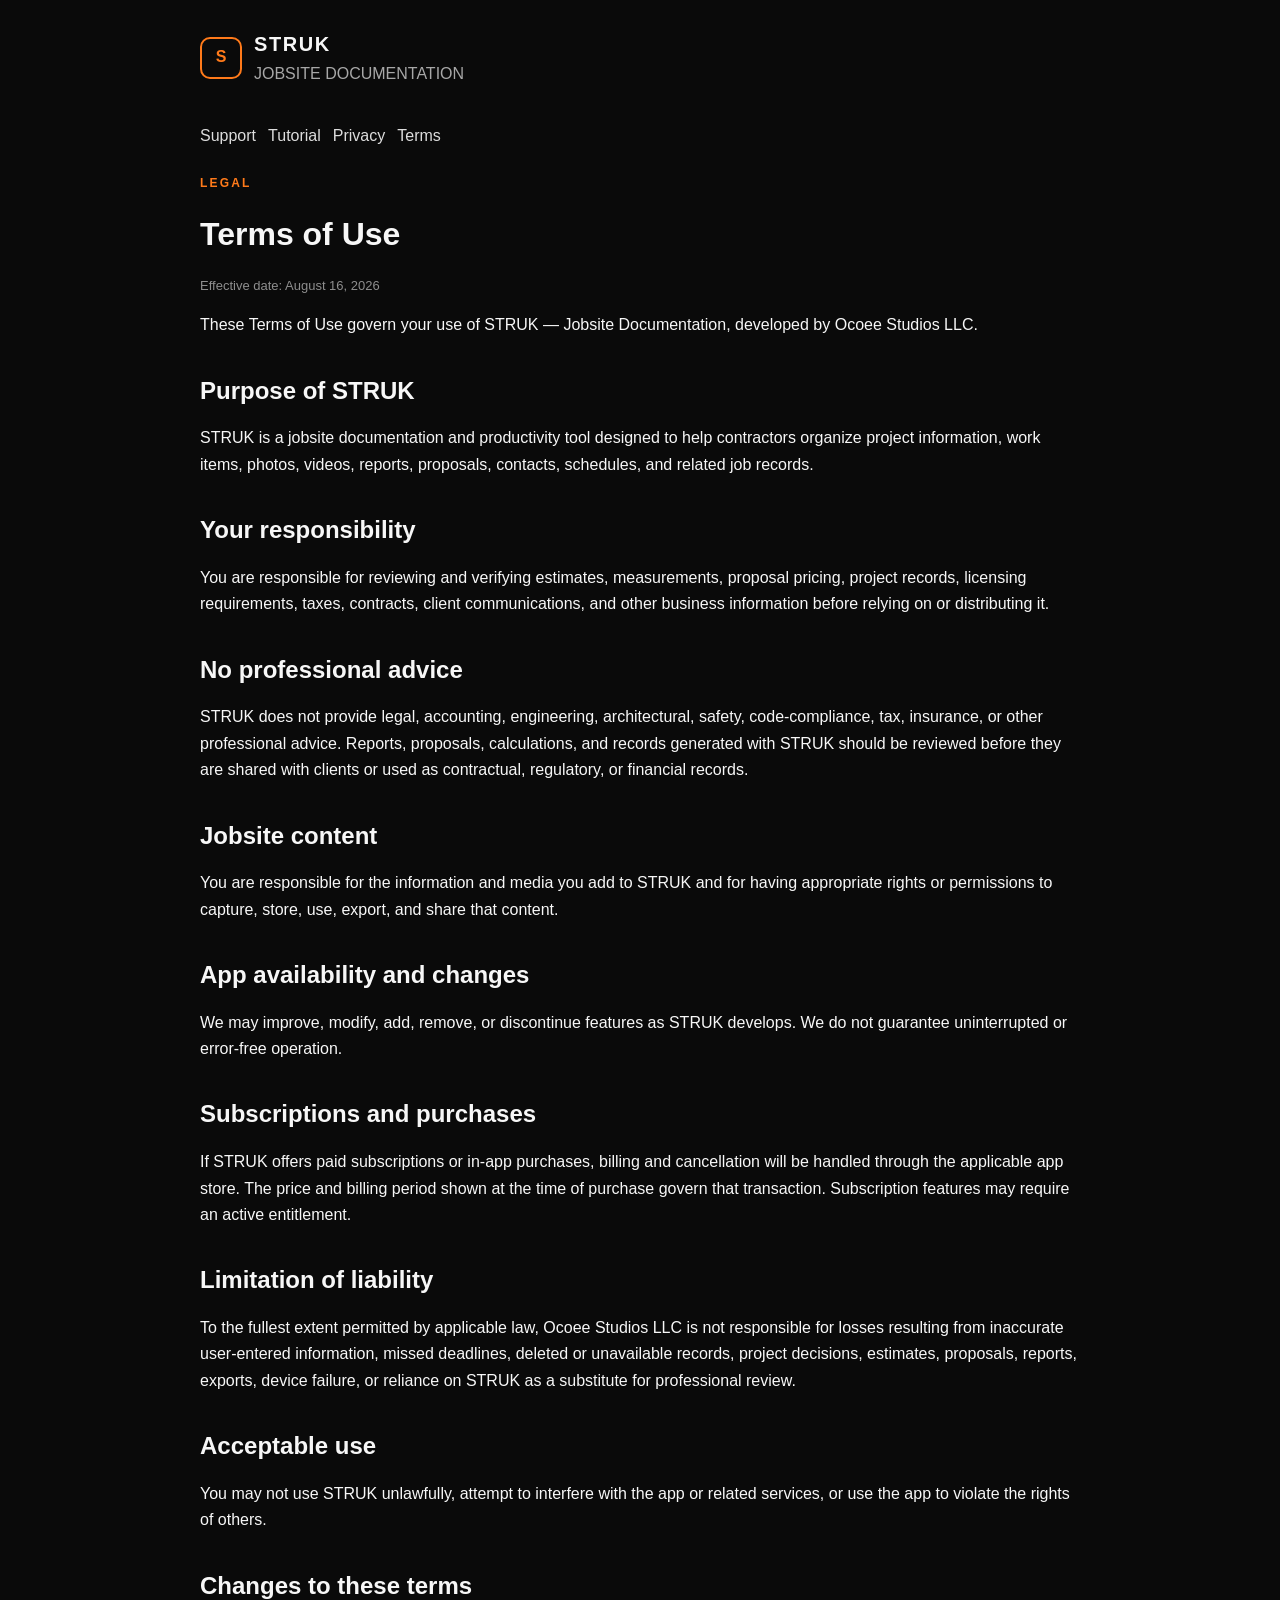
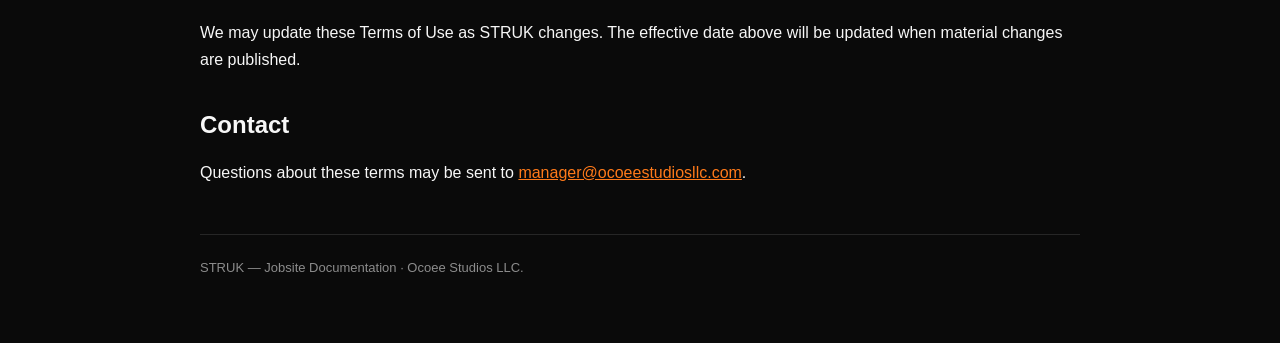
==== terms.html @ 64a19acc "Add STRUK terms of use" ====
<!doctype html><html lang="en"><head><meta charset="utf-8"><meta name="viewport" content="width=device-width,initial-scale=1"><title>STRUK Terms of Use</title><link rel="stylesheet" href="styles.css"></head><body><main class="wrap"><div class="brand"><div class="mark">S</div><div><strong>STRUK</strong><div class="muted">JOBSITE DOCUMENTATION</div></div></div><nav class="nav"><a href="index.html">Support</a><a href="tutorial.html">Tutorial</a><a href="privacy.html">Privacy</a><a href="terms.html">Terms</a></nav><div class="eyebrow">Legal</div><h1>Terms of Use</h1><p class="legal-note">Effective date: August 16, 2026</p><p>These Terms of Use govern your use of STRUK — Jobsite Documentation, developed by Ocoee Studios LLC.</p><h2>Purpose of STRUK</h2><p>STRUK is a jobsite documentation and productivity tool designed to help contractors organize project information, work items, photos, videos, reports, proposals, contacts, schedules, and related job records.</p><h2>Your responsibility</h2><p>You are responsible for reviewing and verifying estimates, measurements, proposal pricing, project records, licensing requirements, taxes, contracts, client communications, and other business information before relying on or distributing it.</p><h2>No professional advice</h2><p>STRUK does not provide legal, accounting, engineering, architectural, safety, code-compliance, tax, insurance, or other professional advice. Reports, proposals, calculations, and records generated with STRUK should be reviewed before they are shared with clients or used as contractual, regulatory, or financial records.</p><h2>Jobsite content</h2><p>You are responsible for the information and media you add to STRUK and for having appropriate rights or permissions to capture, store, use, export, and share that content.</p><h2>App availability and changes</h2><p>We may improve, modify, add, remove, or discontinue features as STRUK develops. We do not guarantee uninterrupted or error-free operation.</p><h2>Subscriptions and purchases</h2><p>If STRUK offers paid subscriptions or in-app purchases, billing and cancellation will be handled through the applicable app store. The price and billing period shown at the time of purchase govern that transaction. Subscription features may require an active entitlement.</p><h2>Limitation of liability</h2><p>To the fullest extent permitted by applicable law, Ocoee Studios LLC is not responsible for losses resulting from inaccurate user-entered information, missed deadlines, deleted or unavailable records, project decisions, estimates, proposals, reports, exports, device failure, or reliance on STRUK as a substitute for professional review.</p><h2>Acceptable use</h2><p>You may not use STRUK unlawfully, attempt to interfere with the app or related services, or use the app to violate the rights of others.</p><h2>Changes to these terms</h2><p>We may update these Terms of Use as STRUK changes. The effective date above will be updated when material changes are published.</p><h2>Contact</h2><p>Questions about these terms may be sent to <a href="mailto:manager@ocoeestudiosllc.com">manager@ocoeestudiosllc.com</a>.</p><footer class="footer">STRUK — Jobsite Documentation · Ocoee Studios LLC.</footer></main></body></html>
---- styles.css ----
*{box-sizing:border-box}html{scroll-behavior:smooth}body{margin:0;background:#0a0a0a;color:#f7f7f7;font-family:-apple-system,BlinkMacSystemFont,"Segoe UI",sans-serif;line-height:1.65}a{color:#ff7a1a}.wrap{max-width:920px;margin:0 auto;padding:28px 20px 64px}.brand{display:flex;align-items:center;gap:12px;margin-bottom:36px}.mark{width:42px;height:42px;border:2px solid #ff7a1a;border-radius:10px;display:grid;place-items:center;color:#ff7a1a;font-weight:900}.brand strong{font-size:20px;letter-spacing:.08em}.eyebrow{color:#ff7a1a;font-size:12px;font-weight:900;letter-spacing:.18em;text-transform:uppercase}.hero{padding:34px 0 26px}.hero h1{font-size:clamp(36px,7vw,62px);line-height:1.02;margin:8px 0 16px}.lede{font-size:19px;color:#b8b8b8;max-width:720px}.grid{display:grid;grid-template-columns:repeat(auto-fit,minmax(230px,1fr));gap:16px;margin:28px 0}.card{display:block;background:#141414;border:1px solid #2c2c2c;border-radius:18px;padding:20px;text-decoration:none;color:#fff}.card:hover{border-color:#ff7a1a}.card h2,.card h3{margin-top:0}.muted{color:#a7a7a7}.panel{background:#141414;border:1px solid #2c2c2c;border-radius:18px;padding:22px;margin:20px 0}h1,h2,h3{line-height:1.2}h2{margin-top:38px}ul,ol{padding-left:22px}.nav{display:flex;flex-wrap:wrap;gap:12px;margin-bottom:24px}.nav a{color:#ddd;text-decoration:none}.nav a:hover{color:#ff7a1a}.button{display:inline-block;background:#ff7a1a;color:#0a0a0a!important;font-weight:900;padding:12px 18px;border-radius:12px;text-decoration:none}.footer{border-top:1px solid #262626;margin-top:48px;padding-top:22px;color:#8c8c8c;font-size:13px}.legal-note{font-size:13px;color:#8e8e8e}.step{display:grid;grid-template-columns:38px 1fr;gap:14px;align-items:start;margin:18px 0}.num{width:34px;height:34px;border-radius:50%;background:#ff7a1a;color:#111;display:grid;place-items:center;font-weight:900}@media(max-width:600px){.wrap{padding:20px 16px 48px}.hero{padding-top:16px}.hero h1{font-size:40px}}
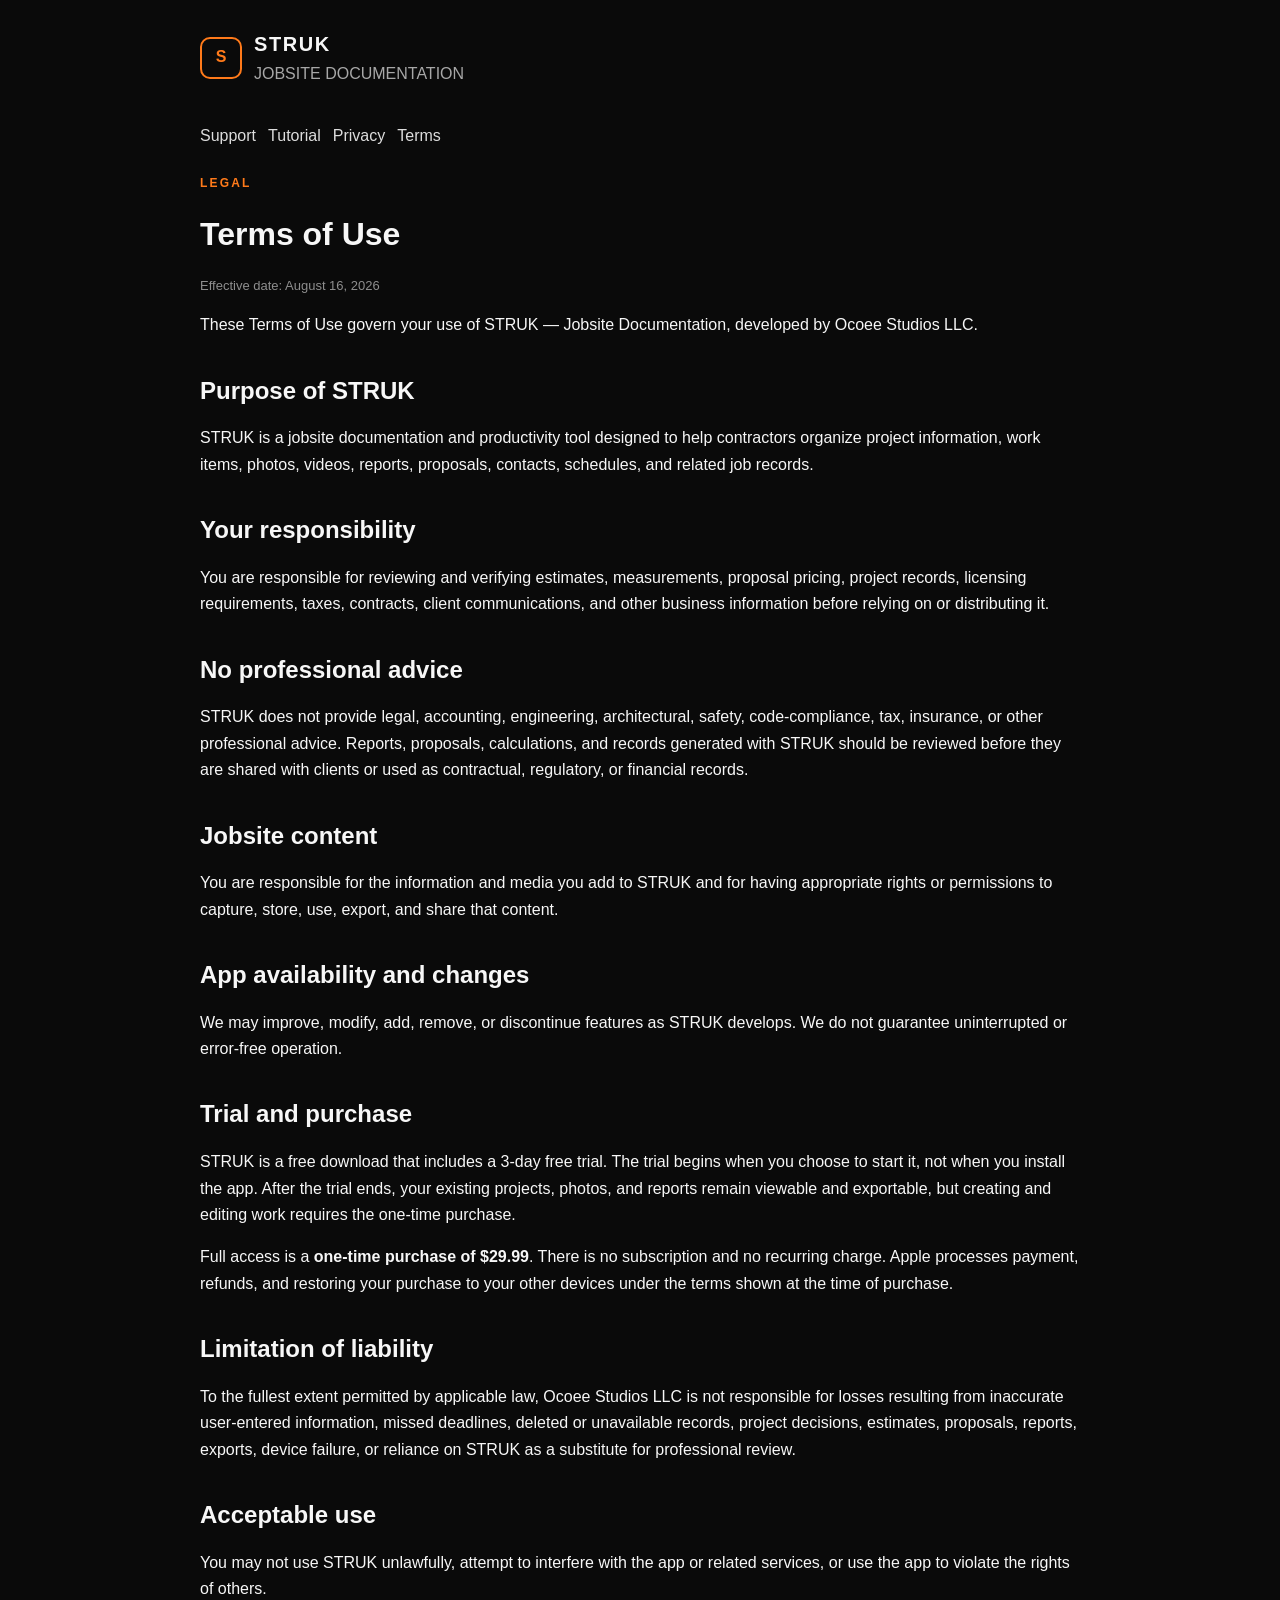
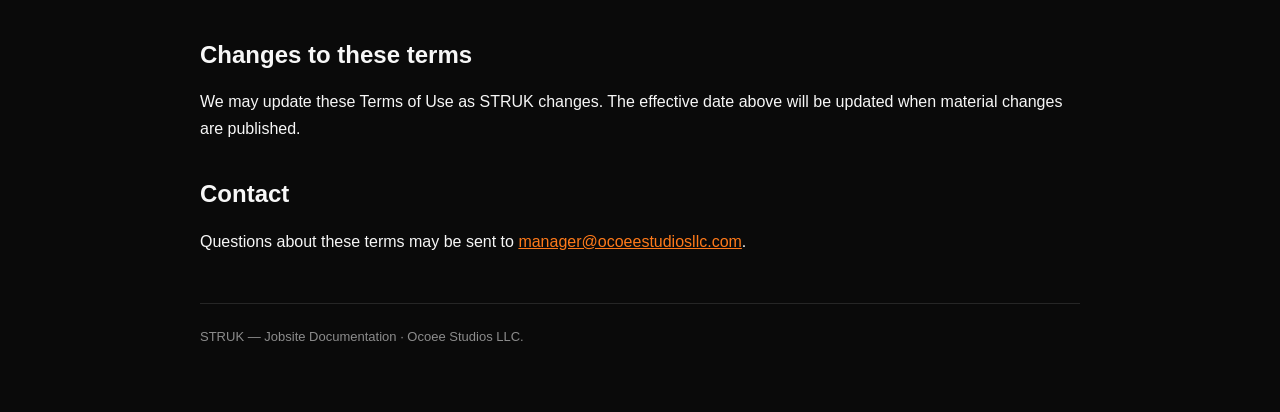
==== commit 8299f40d: "State one-time pricing in the terms" ====
--- a/terms.html
+++ b/terms.html
@@ -1 +1 @@
-<!doctype html><html lang="en"><head><meta charset="utf-8"><meta name="viewport" content="width=device-width,initial-scale=1"><title>STRUK Terms of Use</title><link rel="stylesheet" href="styles.css"></head><body><main class="wrap"><div class="brand"><div class="mark">S</div><div><strong>STRUK</strong><div class="muted">JOBSITE DOCUMENTATION</div></div></div><nav class="nav"><a href="index.html">Support</a><a href="tutorial.html">Tutorial</a><a href="privacy.html">Privacy</a><a href="terms.html">Terms</a></nav><div class="eyebrow">Legal</div><h1>Terms of Use</h1><p class="legal-note">Effective date: August 16, 2026</p><p>These Terms of Use govern your use of STRUK — Jobsite Documentation, developed by Ocoee Studios LLC.</p><h2>Purpose of STRUK</h2><p>STRUK is a jobsite documentation and productivity tool designed to help contractors organize project information, work items, photos, videos, reports, proposals, contacts, schedules, and related job records.</p><h2>Your responsibility</h2><p>You are responsible for reviewing and verifying estimates, measurements, proposal pricing, project records, licensing requirements, taxes, contracts, client communications, and other business information before relying on or distributing it.</p><h2>No professional advice</h2><p>STRUK does not provide legal, accounting, engineering, architectural, safety, code-compliance, tax, insurance, or other professional advice. Reports, proposals, calculations, and records generated with STRUK should be reviewed before they are shared with clients or used as contractual, regulatory, or financial records.</p><h2>Jobsite content</h2><p>You are responsible for the information and media you add to STRUK and for having appropriate rights or permissions to capture, store, use, export, and share that content.</p><h2>App availability and changes</h2><p>We may improve, modify, add, remove, or discontinue features as STRUK develops. We do not guarantee uninterrupted or error-free operation.</p><h2>Subscriptions and purchases</h2><p>If STRUK offers paid subscriptions or in-app purchases, billing and cancellation will be handled through the applicable app store. The price and billing period shown at the time of purchase govern that transaction. Subscription features may require an active entitlement.</p><h2>Limitation of liability</h2><p>To the fullest extent permitted by applicable law, Ocoee Studios LLC is not responsible for losses resulting from inaccurate user-entered information, missed deadlines, deleted or unavailable records, project decisions, estimates, proposals, reports, exports, device failure, or reliance on STRUK as a substitute for professional review.</p><h2>Acceptable use</h2><p>You may not use STRUK unlawfully, attempt to interfere with the app or related services, or use the app to violate the rights of others.</p><h2>Changes to these terms</h2><p>We may update these Terms of Use as STRUK changes. The effective date above will be updated when material changes are published.</p><h2>Contact</h2><p>Questions about these terms may be sent to <a href="mailto:manager@ocoeestudiosllc.com">manager@ocoeestudiosllc.com</a>.</p><footer class="footer">STRUK — Jobsite Documentation · Ocoee Studios LLC.</footer></main></body></html>+<!doctype html><html lang="en"><head><meta charset="utf-8"><meta name="viewport" content="width=device-width,initial-scale=1"><title>STRUK Terms of Use</title><link rel="stylesheet" href="styles.css"></head><body><main class="wrap"><div class="brand"><div class="mark">S</div><div><strong>STRUK</strong><div class="muted">JOBSITE DOCUMENTATION</div></div></div><nav class="nav"><a href="index.html">Support</a><a href="tutorial.html">Tutorial</a><a href="privacy.html">Privacy</a><a href="terms.html">Terms</a></nav><div class="eyebrow">Legal</div><h1>Terms of Use</h1><p class="legal-note">Effective date: August 16, 2026</p><p>These Terms of Use govern your use of STRUK — Jobsite Documentation, developed by Ocoee Studios LLC.</p><h2>Purpose of STRUK</h2><p>STRUK is a jobsite documentation and productivity tool designed to help contractors organize project information, work items, photos, videos, reports, proposals, contacts, schedules, and related job records.</p><h2>Your responsibility</h2><p>You are responsible for reviewing and verifying estimates, measurements, proposal pricing, project records, licensing requirements, taxes, contracts, client communications, and other business information before relying on or distributing it.</p><h2>No professional advice</h2><p>STRUK does not provide legal, accounting, engineering, architectural, safety, code-compliance, tax, insurance, or other professional advice. Reports, proposals, calculations, and records generated with STRUK should be reviewed before they are shared with clients or used as contractual, regulatory, or financial records.</p><h2>Jobsite content</h2><p>You are responsible for the information and media you add to STRUK and for having appropriate rights or permissions to capture, store, use, export, and share that content.</p><h2>App availability and changes</h2><p>We may improve, modify, add, remove, or discontinue features as STRUK develops. We do not guarantee uninterrupted or error-free operation.</p><h2>Trial and purchase</h2><p>STRUK is a free download that includes a 3-day free trial. The trial begins when you choose to start it, not when you install the app. After the trial ends, your existing projects, photos, and reports remain viewable and exportable, but creating and editing work requires the one-time purchase.</p><p>Full access is a <strong>one-time purchase of $29.99</strong>. There is no subscription and no recurring charge. Apple processes payment, refunds, and restoring your purchase to your other devices under the terms shown at the time of purchase.</p><h2>Limitation of liability</h2><p>To the fullest extent permitted by applicable law, Ocoee Studios LLC is not responsible for losses resulting from inaccurate user-entered information, missed deadlines, deleted or unavailable records, project decisions, estimates, proposals, reports, exports, device failure, or reliance on STRUK as a substitute for professional review.</p><h2>Acceptable use</h2><p>You may not use STRUK unlawfully, attempt to interfere with the app or related services, or use the app to violate the rights of others.</p><h2>Changes to these terms</h2><p>We may update these Terms of Use as STRUK changes. The effective date above will be updated when material changes are published.</p><h2>Contact</h2><p>Questions about these terms may be sent to <a href="mailto:manager@ocoeestudiosllc.com">manager@ocoeestudiosllc.com</a>.</p><footer class="footer">STRUK — Jobsite Documentation · Ocoee Studios LLC.</footer></main></body></html>
